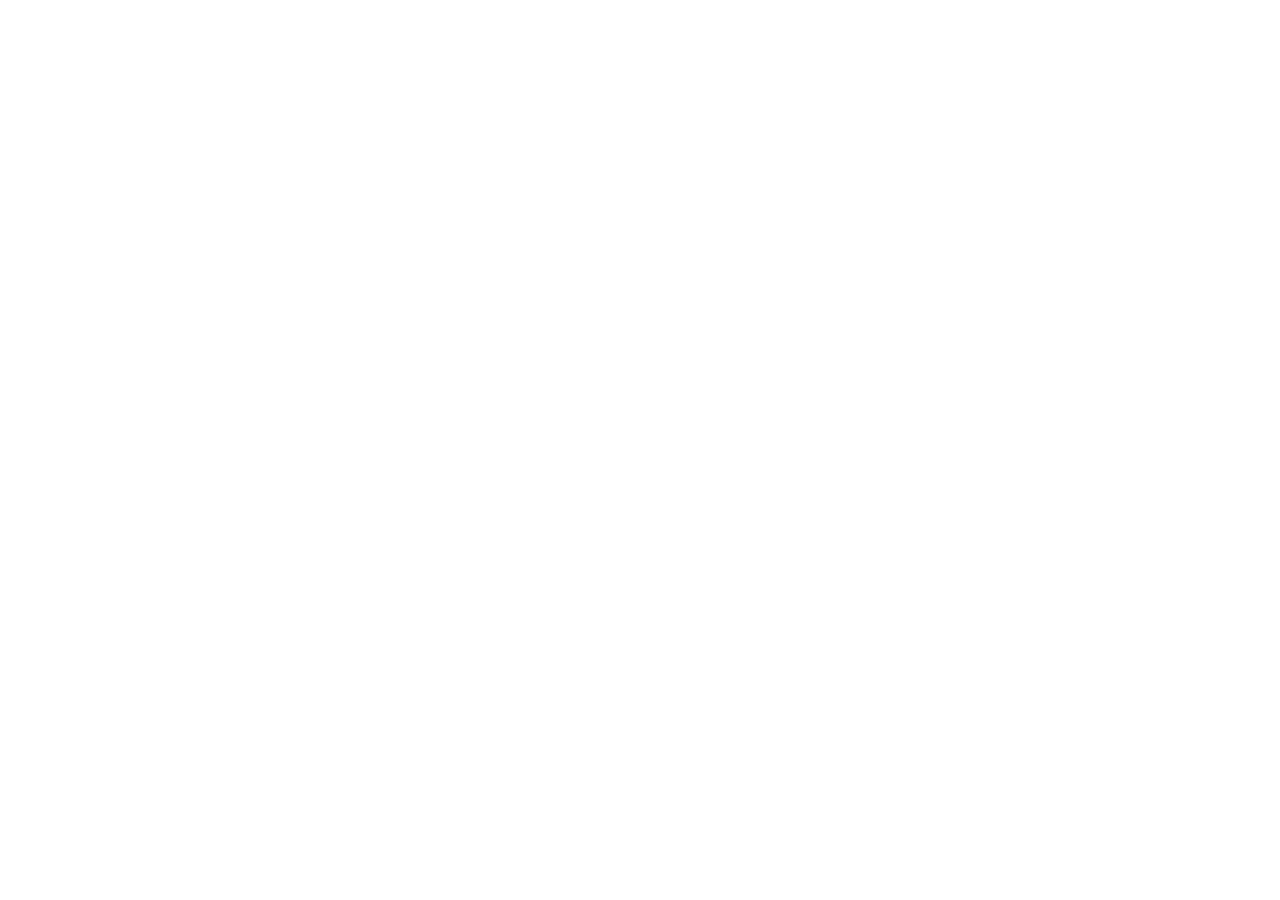
==== index.html @ 7d6a8f30 "333333" ====
<html>
  <head>
    <meta name="viewport" content="width=device-width, initial-scale=1" />
    <script src="https://aframe.io/releases/1.5.0/aframe.min.js"></script>
    <script src="https://cdn.jsdelivr.net/npm/mind-ar@1.2.5/dist/mindar-image-aframe.prod.js"></script>
  </head>
  <body>
    <a-scene mindar-image="imageTargetSrc: ./targets.mind; filterMinCF:0.000001; filterBeta: 1; warmupTolerance: 10; missTolerance: 10" vr-mode-ui="enabled: false" device-orientation-permission-ui="enabled: false" >
      
      <a-assets>
        <a-asset-item a-asset-item id="revolver" src="models/revolver/scene.gltf"></a-asset-item>
      </a-assets>
      
      <a-camera position="0 0 0" look-controls="enabled: false"></a-camera>
      <a-entity mindar-image-target="targetIndex: 0">
        <a-gltf-model rotation="0 180 0 " position="-0.2 -0.15 0.1" scale="1.005 1.005 1.005" src="#revolver">
      </a-entity>
    </a-scene>
  </body>
</html>
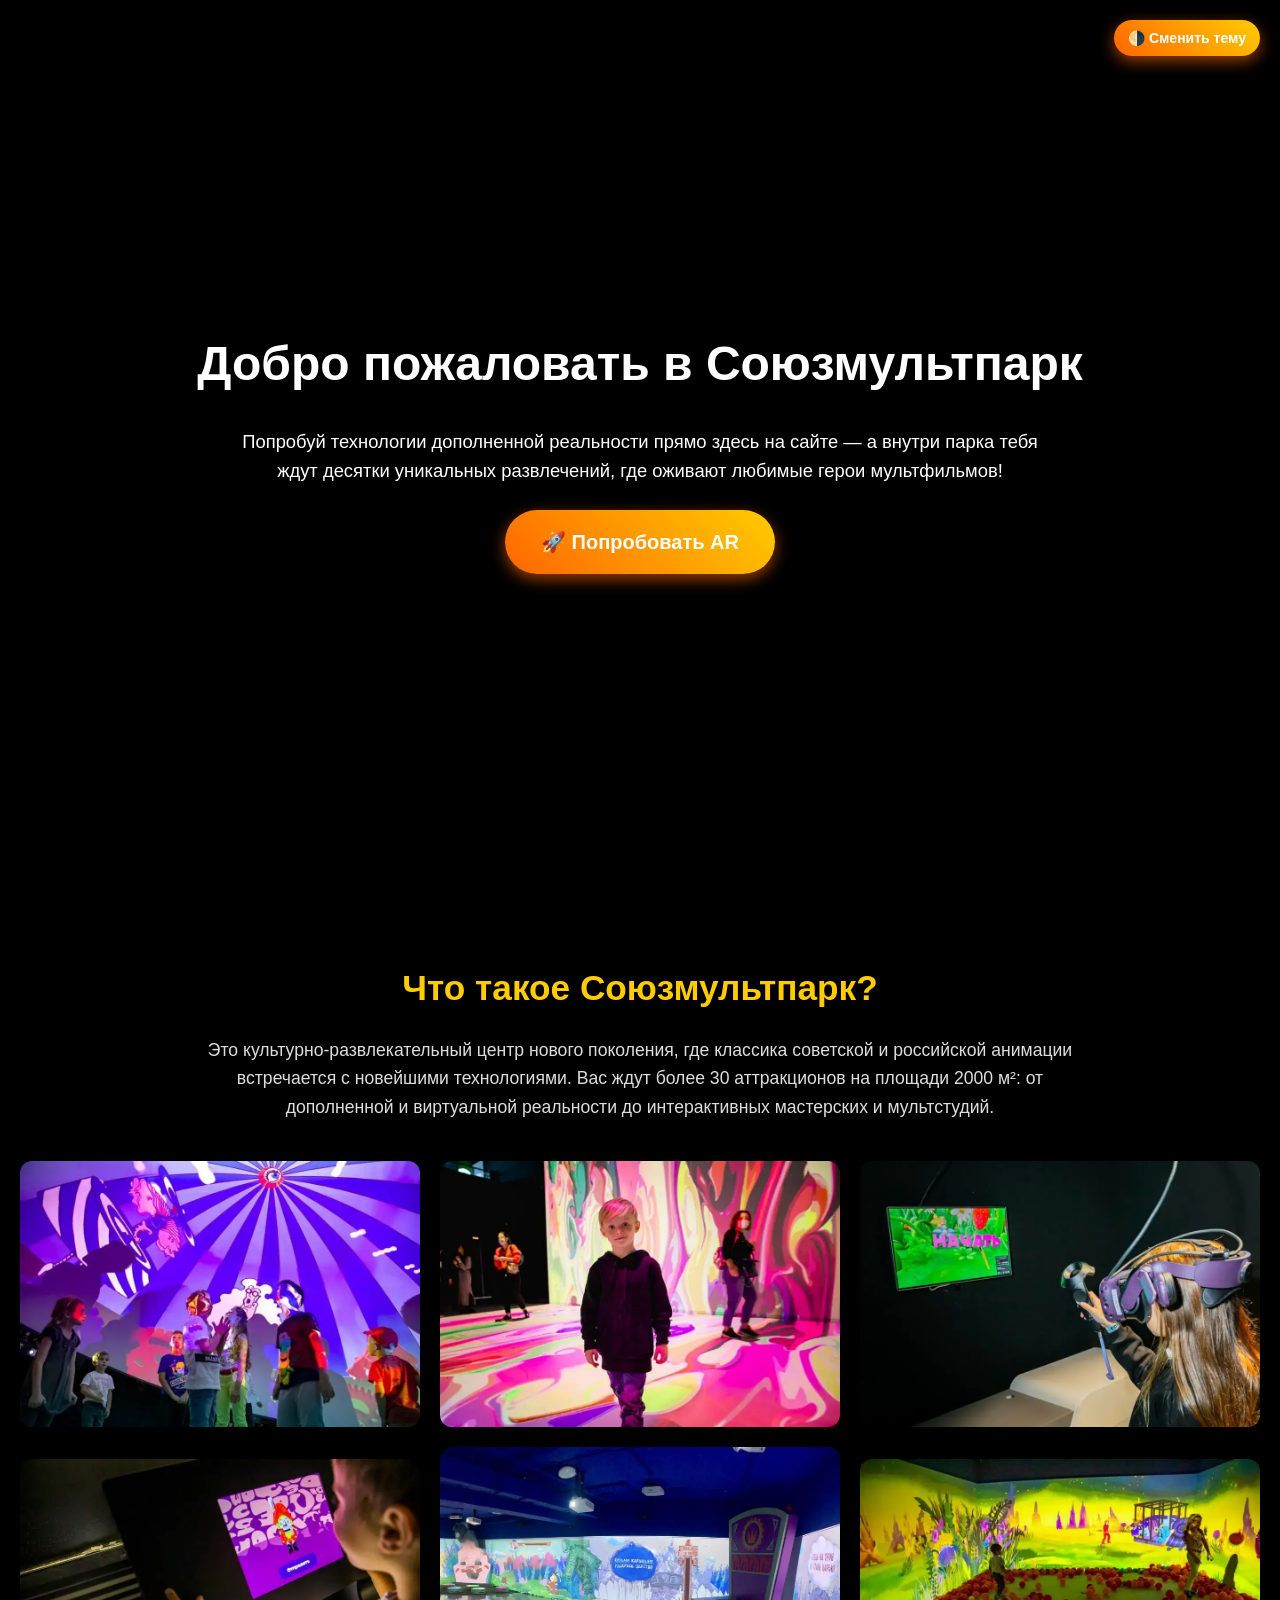
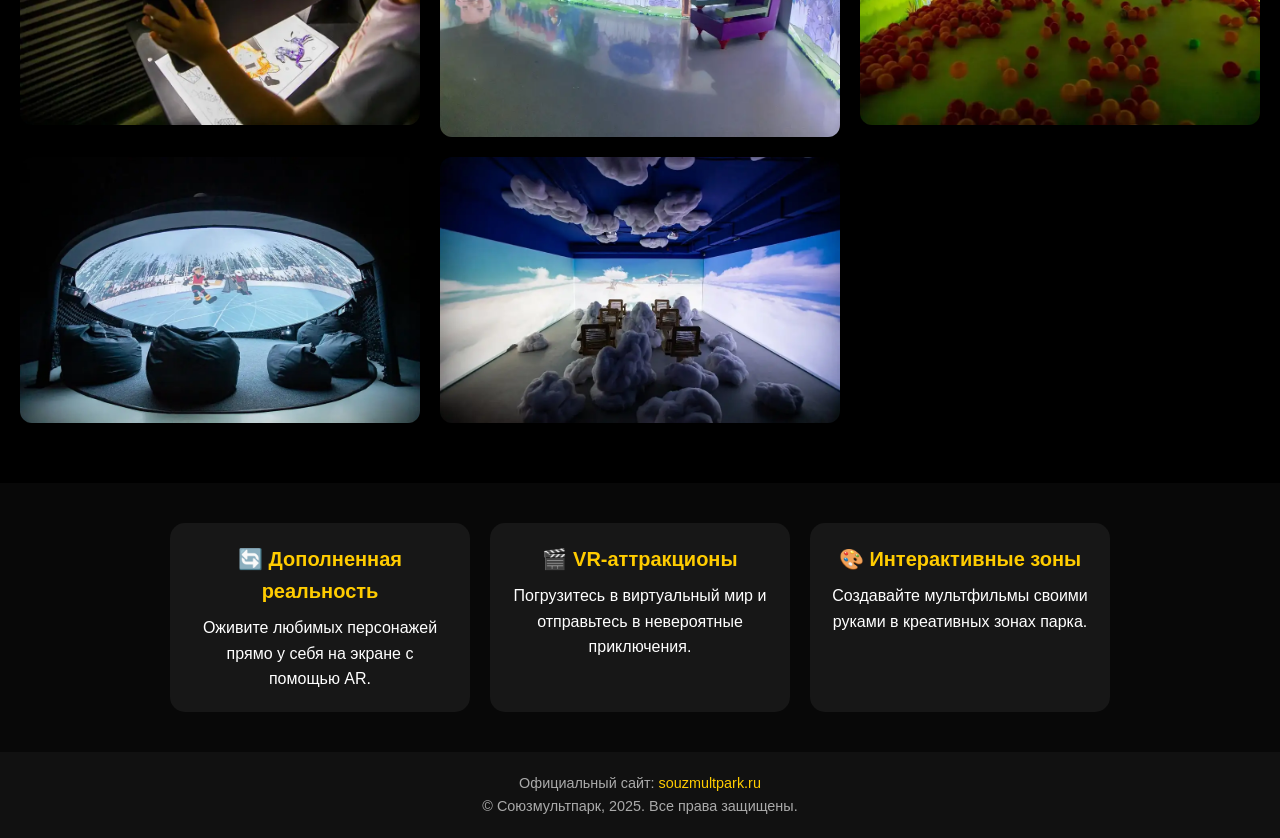
==== commit 0c6010a4: "Test site" ====
--- a/index.html
+++ b/index.html
@@ -1,20 +1,65 @@
-<html>
-  <head>
-    <meta name="viewport" content="width=device-width, initial-scale=1" />
-    <script src="https://aframe.io/releases/1.5.0/aframe.min.js"></script>
-    <script src="https://cdn.jsdelivr.net/npm/mind-ar@1.2.5/dist/mindar-image-aframe.prod.js"></script>
-  </head>
-  <body>
-    <a-scene mindar-image="imageTargetSrc: ./targets.mind; filterMinCF:0.000001; filterBeta: 1; warmupTolerance: 10; missTolerance: 10" vr-mode-ui="enabled: false" device-orientation-permission-ui="enabled: false" >
-      
-      <a-assets>
-        <a-asset-item a-asset-item id="revolver" src="models/revolver/scene.gltf"></a-asset-item>
-      </a-assets>
-      
-      <a-camera position="0 0 0" look-controls="enabled: false"></a-camera>
-      <a-entity mindar-image-target="targetIndex: 0">
-        <a-gltf-model rotation="0 180 0 " position="-0.2 -0.15 0.1" scale="1.005 1.005 1.005" src="#revolver">
-      </a-entity>
-    </a-scene>
-  </body>
+<!DOCTYPE html>
+<html lang="ru">
+<head>
+  <meta charset="utf-8" />
+  <meta name="viewport" content="width=device-width, initial-scale=1" />
+  <title>Союзмультпарк - AR приложение</title>
+  <link rel="stylesheet" href="styles.css">
+</head>
+<body>
+  <!-- Темы -->
+  <button class="theme-toggle" id="themeToggle">🌗 Сменить тему</button>
+
+  <!-- Hero -->
+  <section class="hero">
+    <h1>Добро пожаловать в Союзмультпарк</h1>
+    <p>Попробуй технологии дополненной реальности прямо здесь на сайте — а внутри парка тебя ждут десятки уникальных развлечений, где оживают любимые герои мультфильмов!</p>
+    <a id="openARButton" href="ar-part/index.html" role="button" aria-label="Открыть AR" onclick="sendClickEvent(event)">🚀 Попробовать AR</a>
+  </section>
+
+  <!-- About -->
+  <section class="about">
+    <h2 id="aboutTitle">Что такое Союзмультпарк?</h2>
+    <p>Это культурно-развлекательный центр нового поколения, где классика советской и российской анимации встречается с новейшими технологиями. Вас ждут более 30 аттракционов на площади 2000 м²: от дополненной и виртуальной реальности до интерактивных мастерских и мультстудий.</p>
+    <div class="gallery">
+      <img src="images/1.webp" alt="Аттракцион 1">
+      <img src="images/2.webp" alt="Аттракцион 2">
+      <img src="images/3.webp" alt="Аттракцион 3">
+      <img src="images/4.webp" alt="Аттракцион 4">
+      <img src="images/5.webp" alt="Аттракцион 5">
+      <img src="images/6.webp" alt="Аттракцион 6">
+      <img src="images/7.webp" alt="Аттракцион 7">
+      <img src="images/8.webp" alt="Аттракцион 8">
+    </div>
+  </section>
+
+  <!-- Modal -->
+  <div id="modal" class="modal" onclick="closeModal()">
+    <img id="modal-img" src="" alt="Просмотр изображения">
+  </div>
+
+  <!-- Features -->
+  <section class="features">
+    <div class="feature">
+      <h3>🔄 Дополненная реальность</h3>
+      <p>Оживите любимых персонажей прямо у себя на экране с помощью AR.</p>
+    </div>
+    <div class="feature">
+      <h3>🎬 VR-аттракционы</h3>
+      <p>Погрузитесь в виртуальный мир и отправьтесь в невероятные приключения.</p>
+    </div>
+    <div class="feature">
+      <h3>🎨 Интерактивные зоны</h3>
+      <p>Создавайте мультфильмы своими руками в креативных зонах парка.</p>
+    </div>
+  </section>
+
+  <!-- Footer -->
+  <footer class="footer">
+    <p>Официальный сайт: <a href="https://souzmultpark.ru/" target="_blank" rel="noopener">souzmultpark.ru</a></p>
+    <p>© Союзмультпарк, 2025. Все права защищены.</p>
+  </footer>
+
+  <script src="main.js"></script>
+</body>
 </html>
--- a/styles.css
+++ b/styles.css
@@ -0,0 +1,184 @@
+* {
+  margin: 0;
+  padding: 0;
+  box-sizing: border-box;
+  font-family: 'Arial', sans-serif;
+  transition: background 0.3s, color 0.3s;
+}
+
+body {
+  background: #000;
+  color: #fff;
+  line-height: 1.6;
+}
+
+/* Светлая тема */
+body.light-theme {
+  background: #f5f5f5;
+  color: #222;
+}
+body.light-theme .footer { background: #ddd; color: #333; }
+body.light-theme .footer a { color: #ff6600; }
+body.light-theme .feature { background: #fff; color: #000; }
+body.light-theme .about p { color: #333; }
+body.light-theme .about h2 { color: #ff6600; }
+body.light-theme .about h3 { color: #ff6600; }
+body.light-theme .feature h3 { color: #ff6600; }
+body.light-theme .hero h1 { color: #222; }
+body.light-theme .hero p { color: #333; }
+
+.theme-toggle {
+  position: fixed;
+  top: 20px;
+  right: 20px;
+  background: linear-gradient(45deg, #ff6600, #ffcc00);
+  color: #fff;
+  padding: 10px 14px;
+  border-radius: 30px;
+  cursor: pointer;
+  font-size: 14px;
+  font-weight: bold;
+  z-index: 2000;
+  box-shadow: 0 5px 15px rgba(255, 102, 0, 0.6);
+  transition: transform 0.22s, box-shadow 0.22s;
+  border: none !important;
+  outline: none !important;
+}
+
+.theme-toggle:hover {
+  transform: scale(1.05);
+}
+
+
+body.light-theme .theme-toggle {
+  box-shadow: 0 5px 15px rgba(255, 102, 0, 0.6);
+  transition: transform 0.22s, box-shadow 0.22s;
+  border: none !important;
+  outline: none !important;
+}
+
+
+/* Hero */
+.hero {
+  min-height: 100vh;
+  display: flex;
+  flex-direction: column;
+  justify-content: center;
+  align-items: center;
+  text-align: center;
+  padding: 20px;
+  gap: 16px;
+}
+
+.hero h1 { font-size: 3rem; margin-bottom: 8px; }
+.hero p { max-width: 800px; font-size: 1.15rem; margin-bottom: 8px; }
+
+#openARButton {
+  display: inline-block;
+  background: linear-gradient(45deg, #ff6600, #ffcc00);
+  color: white;
+  border: none;
+  padding: 16px 36px;
+  font-size: 20px;
+  font-weight: bold;
+  border-radius: 50px;
+  cursor: pointer;
+  box-shadow: 0 5px 15px rgba(255, 102, 0, 0.6);
+  transition: transform 0.22s, box-shadow 0.22s;
+  text-decoration: none;
+  text-align: center;
+}
+#openARButton:hover { transform: translateY(-4px); box-shadow: 0 10px 25px rgba(255,102,0,0.8); }
+
+/* About */
+.about {
+  padding: 60px 20px;
+  max-width: 1400px;
+  margin: auto;
+  text-align: center;
+}
+
+.about h2 {
+  font-size: 2.2rem;
+  margin-bottom: 20px;
+  color: #ffcc00;
+}
+.about p {
+  max-width: 900px;
+  margin: auto;
+  margin-bottom: 40px;
+  font-size: 1.1rem;
+  color: #ddd;
+}
+
+/* Gallery */
+.gallery {
+  display: grid;
+  grid-template-columns: repeat(auto-fit, minmax(300px, 1fr));
+  gap: 20px;
+  align-items: center;
+}
+.gallery img {
+  width: 100%;
+  height: auto;
+  border-radius: 12px;
+  box-shadow: 0 6px 26px rgba(0,0,0,0.5);
+  transition: transform 0.25s;
+  object-fit: cover;
+  cursor: pointer;
+}
+.gallery img:hover { transform: scale(1.03); }
+
+/* Modal */
+.modal {
+  display: none;
+  position: fixed;
+  z-index: 3000;
+  inset: 0;
+  background: rgba(0,0,0,0.9);
+  justify-content: center;
+  align-items: center;
+}
+.modal img {
+  max-width: 90%;
+  max-height: 90%;
+  border-radius: 10px;
+}
+
+/* Features */
+.features {
+  display: flex;
+  flex-wrap: wrap;
+  justify-content: center;
+  gap: 20px;
+  padding: 40px 20px;
+  background: rgba(255,255,255,0.03);
+}
+.feature {
+  background: rgba(255,255,255,0.06);
+  border-radius: 15px;
+  padding: 20px;
+  width: 300px;
+  text-align: center;
+  transition: transform 0.3s;
+}
+.feature:hover { transform: scale(1.05); }
+.feature h3 { font-size: 1.25rem; margin-bottom: 8px; color: #ffcc00; }
+
+/* Footer */
+.footer {
+  text-align: center;
+  padding: 20px;
+  background: #111;
+  color: #aaa;
+  font-size: 0.9rem;
+}
+.footer a { color: #ffcc00; text-decoration: none; }
+
+/* Responsive */
+@media (max-width: 768px) {
+  .hero h1 { font-size: 2rem; }
+  .hero p { font-size: 1rem; }
+  .about h2 { font-size: 1.6rem; }
+  #openARButton { font-size: 18px; padding: 12px 28px; }
+}
